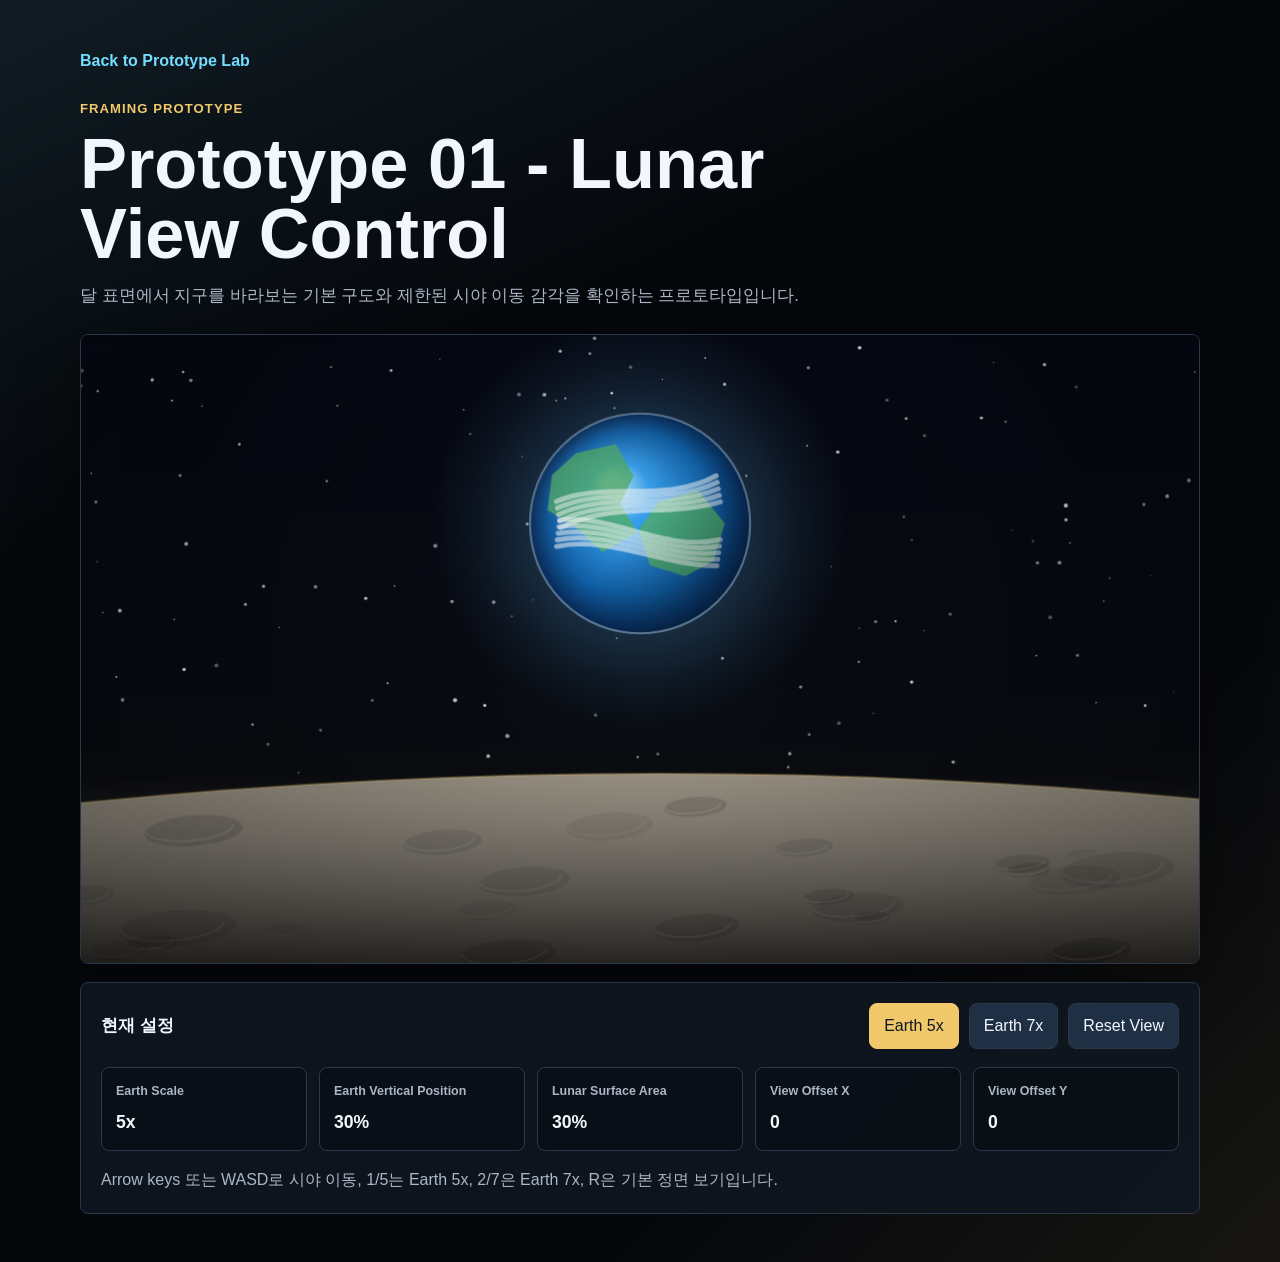
==== prototype-01-lunar-view-control/index.html @ c6d27c1d "Add lunar view control prototype" ====
<!doctype html>
<html lang="ko">
  <head>
    <meta charset="utf-8">
    <meta name="viewport" content="width=device-width, initial-scale=1">
    <title>Prototype 01 - Lunar View Control</title>
    <link rel="stylesheet" href="style.css">
    <script src="script.js" defer></script>
  </head>
  <body>
    <main class="prototype-shell">
      <a class="back-link" href="../">Back to Prototype Lab</a>

      <section class="intro" aria-labelledby="prototype-title">
        <p class="eyebrow">Framing Prototype</p>
        <h1 id="prototype-title">Prototype 01 - Lunar View Control</h1>
        <p class="lede">
          달 표면에서 지구를 바라보는 기본 구도와 제한된 시야 이동 감각을 확인하는 프로토타입입니다.
        </p>
      </section>

      <section class="stage-section" aria-label="Lunar view control canvas">
        <canvas
          id="lunar-canvas"
          width="1280"
          height="720"
          aria-label="달 표면 하단 30퍼센트와 지구 세로 위치 30퍼센트 구도를 보여주는 2D Canvas"
        ></canvas>
      </section>

      <section class="control-section" aria-labelledby="control-title">
        <div class="control-header">
          <h2 id="control-title">현재 설정</h2>
          <div class="button-row" aria-label="Prototype controls">
            <button class="scale-button is-active" type="button" data-scale="5">Earth 5x</button>
            <button class="scale-button" type="button" data-scale="7">Earth 7x</button>
            <button id="reset-view" type="button">Reset View</button>
          </div>
        </div>

        <dl class="settings-grid" aria-live="polite">
          <div>
            <dt>Earth Scale</dt>
            <dd id="earth-scale-value">5x</dd>
          </div>
          <div>
            <dt>Earth Vertical Position</dt>
            <dd>30%</dd>
          </div>
          <div>
            <dt>Lunar Surface Area</dt>
            <dd>30%</dd>
          </div>
          <div>
            <dt>View Offset X</dt>
            <dd id="view-offset-x">0</dd>
          </div>
          <div>
            <dt>View Offset Y</dt>
            <dd id="view-offset-y">0</dd>
          </div>
        </dl>

        <p class="control-help">
          Arrow keys 또는 WASD로 시야 이동, 1/5는 Earth 5x, 2/7은 Earth 7x, R은 기본 정면 보기입니다.
        </p>
      </section>
    </main>
  </body>
</html>
---- prototype-01-lunar-view-control/style.css ----
:root {
  color-scheme: dark;
  --bg: #05070b;
  --panel: #101720;
  --panel-strong: #172231;
  --text: #f2f7ff;
  --muted: #aab7c6;
  --line: #2b3849;
  --accent: #74ddff;
  --warm: #f1c86a;
  --moon: #918a7c;
  --button: #203044;
}

* {
  box-sizing: border-box;
}

body {
  min-height: 100vh;
  margin: 0;
  font-family: Arial, Helvetica, sans-serif;
  line-height: 1.6;
  color: var(--text);
  background:
    linear-gradient(155deg, rgba(116, 221, 255, 0.1), transparent 32rem),
    linear-gradient(315deg, rgba(241, 200, 106, 0.08), transparent 30rem),
    var(--bg);
}

button {
  font: inherit;
}

.prototype-shell {
  width: min(1120px, calc(100% - 32px));
  margin: 0 auto;
  padding: 48px 0;
}

.back-link {
  display: inline-flex;
  margin-bottom: 24px;
  color: var(--accent);
  font-weight: 700;
  text-decoration: none;
}

.back-link:hover,
.back-link:focus-visible {
  text-decoration: underline;
  outline: none;
}

.intro {
  margin-bottom: 24px;
}

.eyebrow {
  margin: 0 0 10px;
  color: var(--warm);
  font-size: 0.82rem;
  font-weight: 700;
  letter-spacing: 0.08em;
  text-transform: uppercase;
}

h1,
h2,
p {
  margin-top: 0;
}

h1 {
  max-width: 820px;
  margin-bottom: 14px;
  font-size: clamp(2rem, 6vw, 4.4rem);
  line-height: 1;
  letter-spacing: 0;
}

h2 {
  margin-bottom: 0;
  font-size: 1.05rem;
  letter-spacing: 0;
}

.lede {
  max-width: 760px;
  margin-bottom: 0;
  color: var(--muted);
  font-size: 1.05rem;
}

.stage-section {
  margin-bottom: 18px;
}

canvas {
  display: block;
  width: 100%;
  aspect-ratio: 16 / 9;
  border: 1px solid var(--line);
  border-radius: 8px;
  background: #05070b;
  box-shadow: 0 22px 60px rgba(0, 0, 0, 0.34);
}

.control-section {
  padding: 20px;
  border: 1px solid var(--line);
  border-radius: 8px;
  background: rgba(16, 23, 32, 0.86);
}

.control-header {
  display: flex;
  align-items: center;
  justify-content: space-between;
  gap: 16px;
  margin-bottom: 18px;
}

.button-row {
  display: flex;
  flex-wrap: wrap;
  gap: 10px;
  justify-content: flex-end;
}

button {
  min-height: 42px;
  padding: 9px 14px;
  border: 1px solid var(--line);
  border-radius: 8px;
  color: var(--text);
  background: var(--button);
  cursor: pointer;
  transition:
    border-color 160ms ease,
    background-color 160ms ease,
    transform 160ms ease;
}

button:hover,
button:focus-visible {
  border-color: var(--accent);
  background: var(--panel-strong);
  transform: translateY(-1px);
  outline: none;
}

button.is-active {
  border-color: var(--warm);
  color: #111720;
  background: var(--warm);
}

.settings-grid {
  display: grid;
  grid-template-columns: repeat(5, minmax(0, 1fr));
  gap: 12px;
  margin: 0 0 16px;
}

.settings-grid div {
  min-width: 0;
  padding: 14px;
  border: 1px solid var(--line);
  border-radius: 8px;
  background: rgba(5, 7, 11, 0.38);
}

dt {
  color: var(--muted);
  font-size: 0.78rem;
  font-weight: 700;
}

dd {
  margin: 6px 0 0;
  color: var(--text);
  font-size: 1.1rem;
  font-weight: 700;
}

.control-help {
  margin: 0;
  color: var(--muted);
}

@media (max-width: 860px) {
  .settings-grid {
    grid-template-columns: repeat(2, minmax(0, 1fr));
  }
}

@media (max-width: 640px) {
  .prototype-shell {
    width: min(100% - 24px, 1120px);
    padding: 34px 0;
  }

  .control-header {
    align-items: stretch;
    flex-direction: column;
  }

  .button-row {
    justify-content: flex-start;
  }

  button {
    flex: 1 1 130px;
  }
}

@media (max-width: 460px) {
  .settings-grid {
    grid-template-columns: 1fr;
  }
}
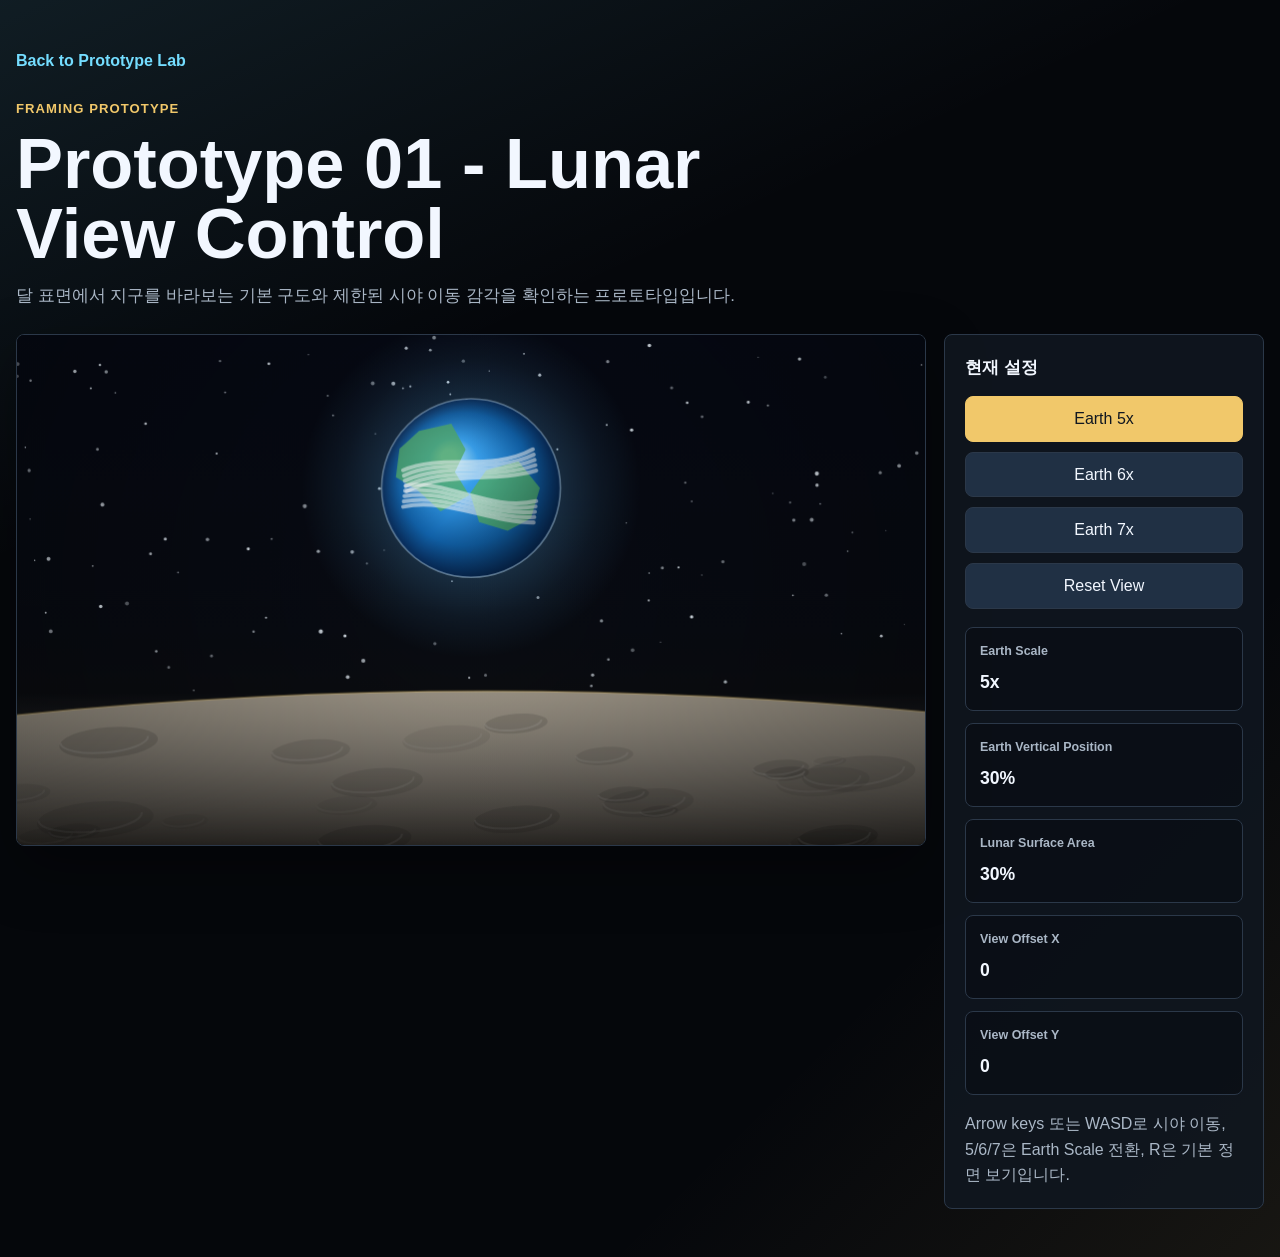
==== commit 27844f62: "Refine lunar view control prototype" ====
--- a/prototype-01-lunar-view-control/index.html
+++ b/prototype-01-lunar-view-control/index.html
@@ -19,52 +19,55 @@
         </p>
       </section>
 
-      <section class="stage-section" aria-label="Lunar view control canvas">
-        <canvas
-          id="lunar-canvas"
-          width="1280"
-          height="720"
-          aria-label="달 표면 하단 30퍼센트와 지구 세로 위치 30퍼센트 구도를 보여주는 2D Canvas"
-        ></canvas>
-      </section>
+      <div class="playtest-layout">
+        <section class="stage-section" aria-label="Lunar view control canvas">
+          <canvas
+            id="lunar-canvas"
+            width="1280"
+            height="720"
+            aria-label="달 표면 하단 30퍼센트와 지구 세로 위치 30퍼센트 구도를 보여주는 2D Canvas"
+          ></canvas>
+        </section>
 
-      <section class="control-section" aria-labelledby="control-title">
-        <div class="control-header">
-          <h2 id="control-title">현재 설정</h2>
-          <div class="button-row" aria-label="Prototype controls">
-            <button class="scale-button is-active" type="button" data-scale="5">Earth 5x</button>
-            <button class="scale-button" type="button" data-scale="7">Earth 7x</button>
-            <button id="reset-view" type="button">Reset View</button>
+        <aside class="control-section" aria-labelledby="control-title">
+          <div class="control-header">
+            <h2 id="control-title">현재 설정</h2>
+            <div class="button-row" aria-label="Prototype controls">
+              <button class="scale-button is-active" type="button" data-scale="5">Earth 5x</button>
+              <button class="scale-button" type="button" data-scale="6">Earth 6x</button>
+              <button class="scale-button" type="button" data-scale="7">Earth 7x</button>
+              <button id="reset-view" type="button">Reset View</button>
+            </div>
           </div>
-        </div>
 
-        <dl class="settings-grid" aria-live="polite">
-          <div>
-            <dt>Earth Scale</dt>
-            <dd id="earth-scale-value">5x</dd>
-          </div>
-          <div>
-            <dt>Earth Vertical Position</dt>
-            <dd>30%</dd>
-          </div>
-          <div>
-            <dt>Lunar Surface Area</dt>
-            <dd>30%</dd>
-          </div>
-          <div>
-            <dt>View Offset X</dt>
-            <dd id="view-offset-x">0</dd>
-          </div>
-          <div>
-            <dt>View Offset Y</dt>
-            <dd id="view-offset-y">0</dd>
-          </div>
-        </dl>
+          <dl class="settings-grid" aria-live="polite">
+            <div>
+              <dt>Earth Scale</dt>
+              <dd id="earth-scale-value">5x</dd>
+            </div>
+            <div>
+              <dt>Earth Vertical Position</dt>
+              <dd>30%</dd>
+            </div>
+            <div>
+              <dt>Lunar Surface Area</dt>
+              <dd>30%</dd>
+            </div>
+            <div>
+              <dt>View Offset X</dt>
+              <dd id="view-offset-x">0</dd>
+            </div>
+            <div>
+              <dt>View Offset Y</dt>
+              <dd id="view-offset-y">0</dd>
+            </div>
+          </dl>
 
-        <p class="control-help">
-          Arrow keys 또는 WASD로 시야 이동, 1/5는 Earth 5x, 2/7은 Earth 7x, R은 기본 정면 보기입니다.
-        </p>
-      </section>
+          <p class="control-help">
+            Arrow keys 또는 WASD로 시야 이동, 5/6/7은 Earth Scale 전환, R은 기본 정면 보기입니다.
+          </p>
+        </aside>
+      </div>
     </main>
   </body>
 </html>
--- a/prototype-01-lunar-view-control/style.css
+++ b/prototype-01-lunar-view-control/style.css
@@ -33,7 +33,7 @@
 }
 
 .prototype-shell {
-  width: min(1120px, calc(100% - 32px));
+  width: min(1280px, calc(100% - 32px));
   margin: 0 auto;
   padding: 48px 0;
 }
@@ -92,8 +92,15 @@
   font-size: 1.05rem;
 }
 
+.playtest-layout {
+  display: grid;
+  grid-template-columns: minmax(0, 1fr) minmax(280px, 320px);
+  gap: 18px;
+  align-items: start;
+}
+
 .stage-section {
-  margin-bottom: 18px;
+  min-width: 0;
 }
 
 canvas {
@@ -114,18 +121,15 @@
 }
 
 .control-header {
-  display: flex;
-  align-items: center;
-  justify-content: space-between;
-  gap: 16px;
+  display: grid;
+  gap: 14px;
   margin-bottom: 18px;
 }
 
 .button-row {
   display: flex;
-  flex-wrap: wrap;
+  flex-direction: column;
   gap: 10px;
-  justify-content: flex-end;
 }
 
 button {
@@ -158,7 +162,7 @@
 
 .settings-grid {
   display: grid;
-  grid-template-columns: repeat(5, minmax(0, 1fr));
+  grid-template-columns: 1fr;
   gap: 12px;
   margin: 0 0 16px;
 }
@@ -190,6 +194,15 @@
 }
 
 @media (max-width: 860px) {
+  .playtest-layout {
+    grid-template-columns: 1fr;
+  }
+
+  .button-row {
+    flex-direction: row;
+    flex-wrap: wrap;
+  }
+
   .settings-grid {
     grid-template-columns: repeat(2, minmax(0, 1fr));
   }
@@ -197,17 +210,8 @@
 
 @media (max-width: 640px) {
   .prototype-shell {
-    width: min(100% - 24px, 1120px);
+    width: min(100% - 24px, 1280px);
     padding: 34px 0;
-  }
-
-  .control-header {
-    align-items: stretch;
-    flex-direction: column;
-  }
-
-  .button-row {
-    justify-content: flex-start;
   }
 
   button {
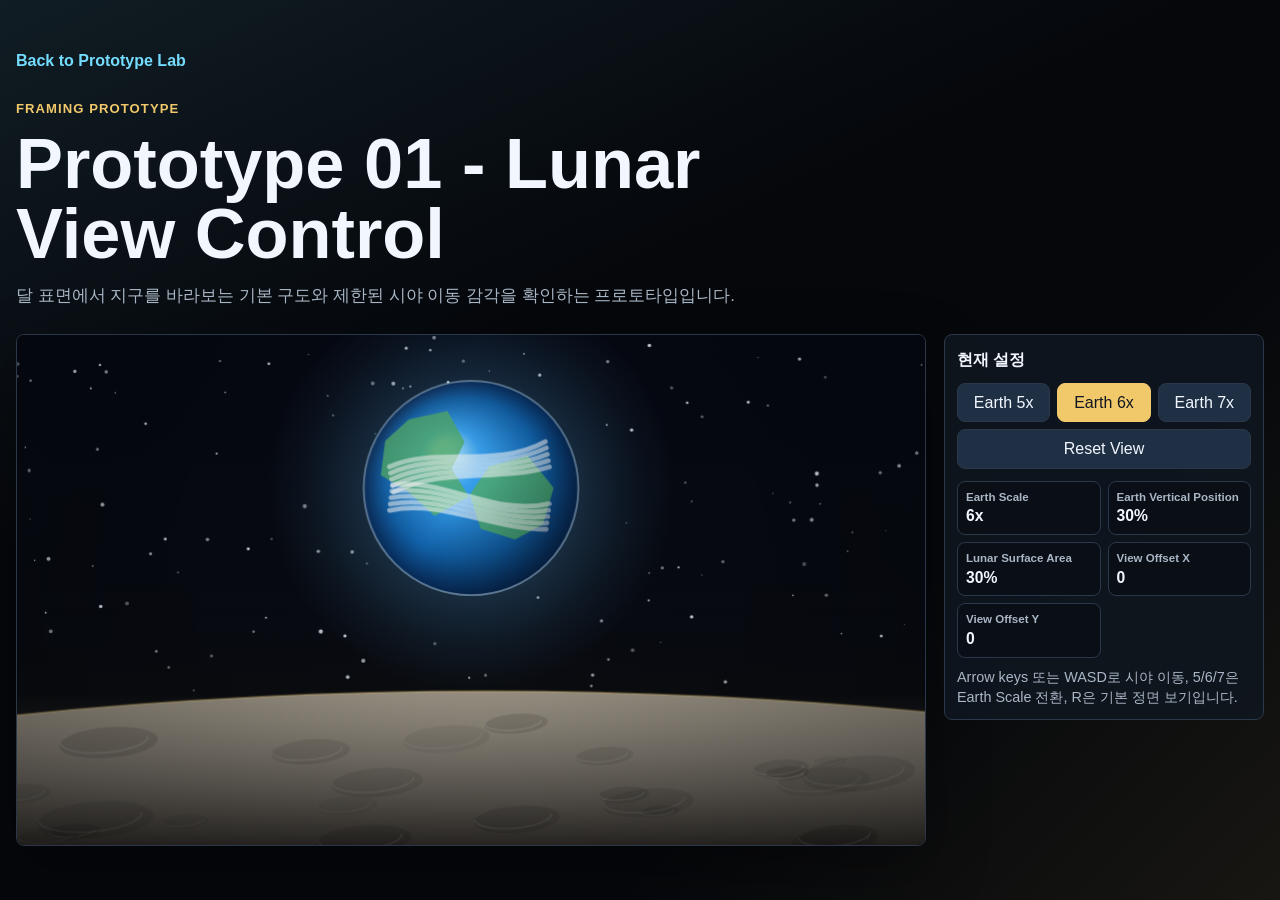
==== commit 7c5a683f: "Refine lunar view control defaults" ====
--- a/prototype-01-lunar-view-control/index.html
+++ b/prototype-01-lunar-view-control/index.html
@@ -33,8 +33,8 @@
           <div class="control-header">
             <h2 id="control-title">현재 설정</h2>
             <div class="button-row" aria-label="Prototype controls">
-              <button class="scale-button is-active" type="button" data-scale="5">Earth 5x</button>
-              <button class="scale-button" type="button" data-scale="6">Earth 6x</button>
+              <button class="scale-button" type="button" data-scale="5">Earth 5x</button>
+              <button class="scale-button is-active" type="button" data-scale="6">Earth 6x</button>
               <button class="scale-button" type="button" data-scale="7">Earth 7x</button>
               <button id="reset-view" type="button">Reset View</button>
             </div>
@@ -43,7 +43,7 @@
           <dl class="settings-grid" aria-live="polite">
             <div>
               <dt>Earth Scale</dt>
-              <dd id="earth-scale-value">5x</dd>
+              <dd id="earth-scale-value">6x</dd>
             </div>
             <div>
               <dt>Earth Vertical Position</dt>
--- a/prototype-01-lunar-view-control/style.css
+++ b/prototype-01-lunar-view-control/style.css
@@ -81,7 +81,7 @@
 
 h2 {
   margin-bottom: 0;
-  font-size: 1.05rem;
+  font-size: 1rem;
   letter-spacing: 0;
 }
 
@@ -114,7 +114,7 @@
 }
 
 .control-section {
-  padding: 20px;
+  padding: 12px;
   border: 1px solid var(--line);
   border-radius: 8px;
   background: rgba(16, 23, 32, 0.86);
@@ -122,19 +122,23 @@
 
 .control-header {
   display: grid;
-  gap: 14px;
-  margin-bottom: 18px;
+  gap: 10px;
+  margin-bottom: 12px;
 }
 
 .button-row {
-  display: flex;
-  flex-direction: column;
-  gap: 10px;
+  display: grid;
+  grid-template-columns: repeat(3, minmax(0, 1fr));
+  gap: 7px;
+}
+
+#reset-view {
+  grid-column: 1 / -1;
 }
 
 button {
-  min-height: 42px;
-  padding: 9px 14px;
+  min-height: 34px;
+  padding: 6px 9px;
   border: 1px solid var(--line);
   border-radius: 8px;
   color: var(--text);
@@ -162,14 +166,14 @@
 
 .settings-grid {
   display: grid;
-  grid-template-columns: 1fr;
-  gap: 12px;
-  margin: 0 0 16px;
+  grid-template-columns: repeat(2, minmax(0, 1fr));
+  gap: 7px;
+  margin: 0 0 9px;
 }
 
 .settings-grid div {
   min-width: 0;
-  padding: 14px;
+  padding: 8px;
   border: 1px solid var(--line);
   border-radius: 8px;
   background: rgba(5, 7, 11, 0.38);
@@ -177,20 +181,24 @@
 
 dt {
   color: var(--muted);
-  font-size: 0.78rem;
-  font-weight: 700;
+  font-size: 0.72rem;
+  font-weight: 700;
+  line-height: 1.25;
 }
 
 dd {
-  margin: 6px 0 0;
+  margin: 3px 0 0;
   color: var(--text);
-  font-size: 1.1rem;
-  font-weight: 700;
+  font-size: 0.98rem;
+  font-weight: 700;
+  line-height: 1.2;
 }
 
 .control-help {
   margin: 0;
   color: var(--muted);
+  font-size: 0.9rem;
+  line-height: 1.4;
 }
 
 @media (max-width: 860px) {
@@ -198,13 +206,8 @@
     grid-template-columns: 1fr;
   }
 
-  .button-row {
-    flex-direction: row;
-    flex-wrap: wrap;
-  }
-
   .settings-grid {
-    grid-template-columns: repeat(2, minmax(0, 1fr));
+    grid-template-columns: repeat(3, minmax(0, 1fr));
   }
 }
 
@@ -214,8 +217,8 @@
     padding: 34px 0;
   }
 
-  button {
-    flex: 1 1 130px;
+  .button-row {
+    grid-template-columns: repeat(2, minmax(0, 1fr));
   }
 }
 
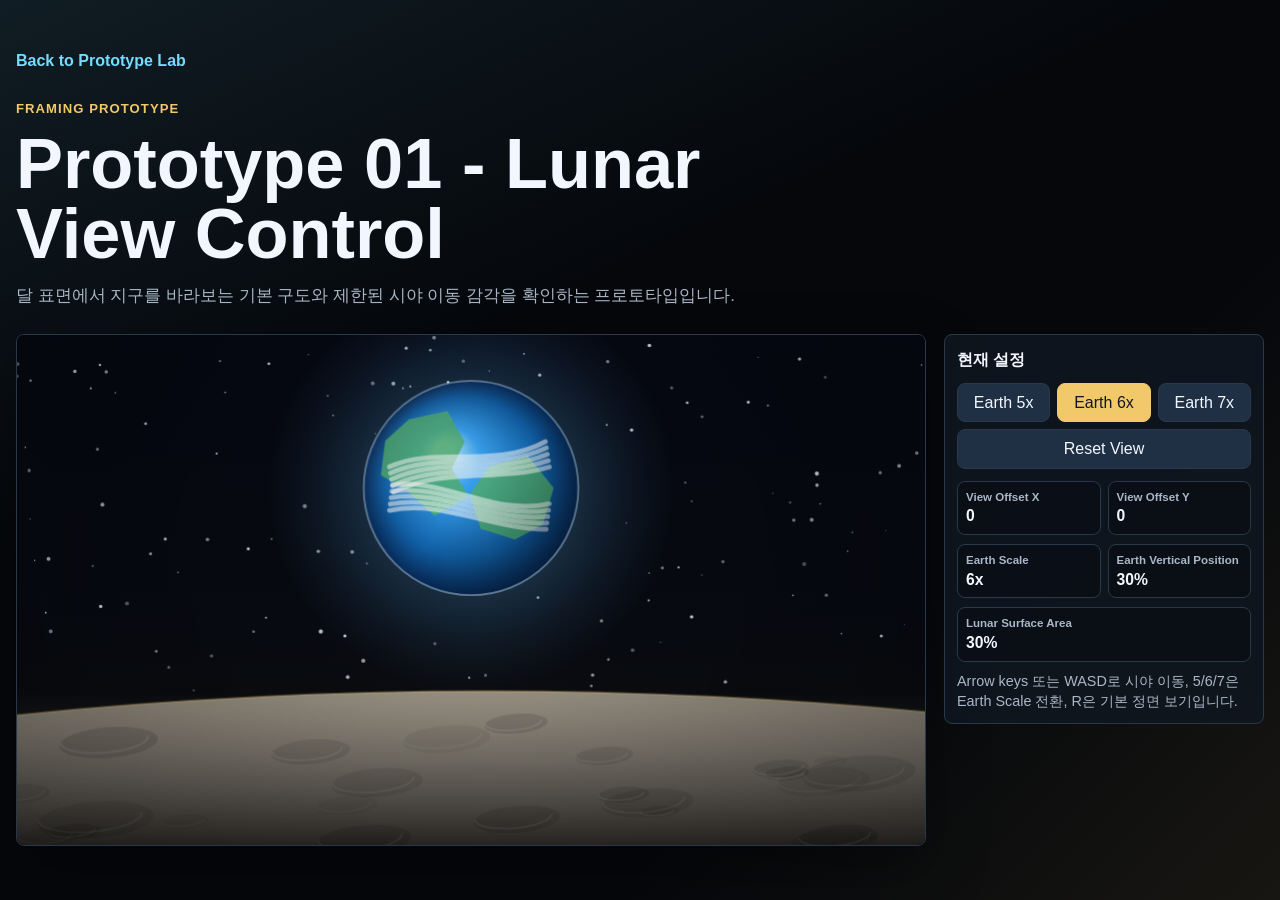
==== commit cc46511b: "Refine lunar view control status panel" ====
--- a/prototype-01-lunar-view-control/index.html
+++ b/prototype-01-lunar-view-control/index.html
@@ -42,6 +42,14 @@
 
           <dl class="settings-grid" aria-live="polite">
             <div>
+              <dt>View Offset X</dt>
+              <dd id="view-offset-x">0</dd>
+            </div>
+            <div>
+              <dt>View Offset Y</dt>
+              <dd id="view-offset-y">0</dd>
+            </div>
+            <div>
               <dt>Earth Scale</dt>
               <dd id="earth-scale-value">6x</dd>
             </div>
@@ -49,17 +57,9 @@
               <dt>Earth Vertical Position</dt>
               <dd>30%</dd>
             </div>
-            <div>
+            <div class="setting-wide">
               <dt>Lunar Surface Area</dt>
               <dd>30%</dd>
-            </div>
-            <div>
-              <dt>View Offset X</dt>
-              <dd id="view-offset-x">0</dd>
-            </div>
-            <div>
-              <dt>View Offset Y</dt>
-              <dd id="view-offset-y">0</dd>
             </div>
           </dl>
 
--- a/prototype-01-lunar-view-control/style.css
+++ b/prototype-01-lunar-view-control/style.css
@@ -167,7 +167,7 @@
 .settings-grid {
   display: grid;
   grid-template-columns: repeat(2, minmax(0, 1fr));
-  gap: 7px;
+  gap: 9px 7px;
   margin: 0 0 9px;
 }
 
@@ -177,6 +177,10 @@
   border: 1px solid var(--line);
   border-radius: 8px;
   background: rgba(5, 7, 11, 0.38);
+}
+
+.setting-wide {
+  grid-column: 1 / -1;
 }
 
 dt {
@@ -207,7 +211,7 @@
   }
 
   .settings-grid {
-    grid-template-columns: repeat(3, minmax(0, 1fr));
+    grid-template-columns: repeat(2, minmax(0, 1fr));
   }
 }
 
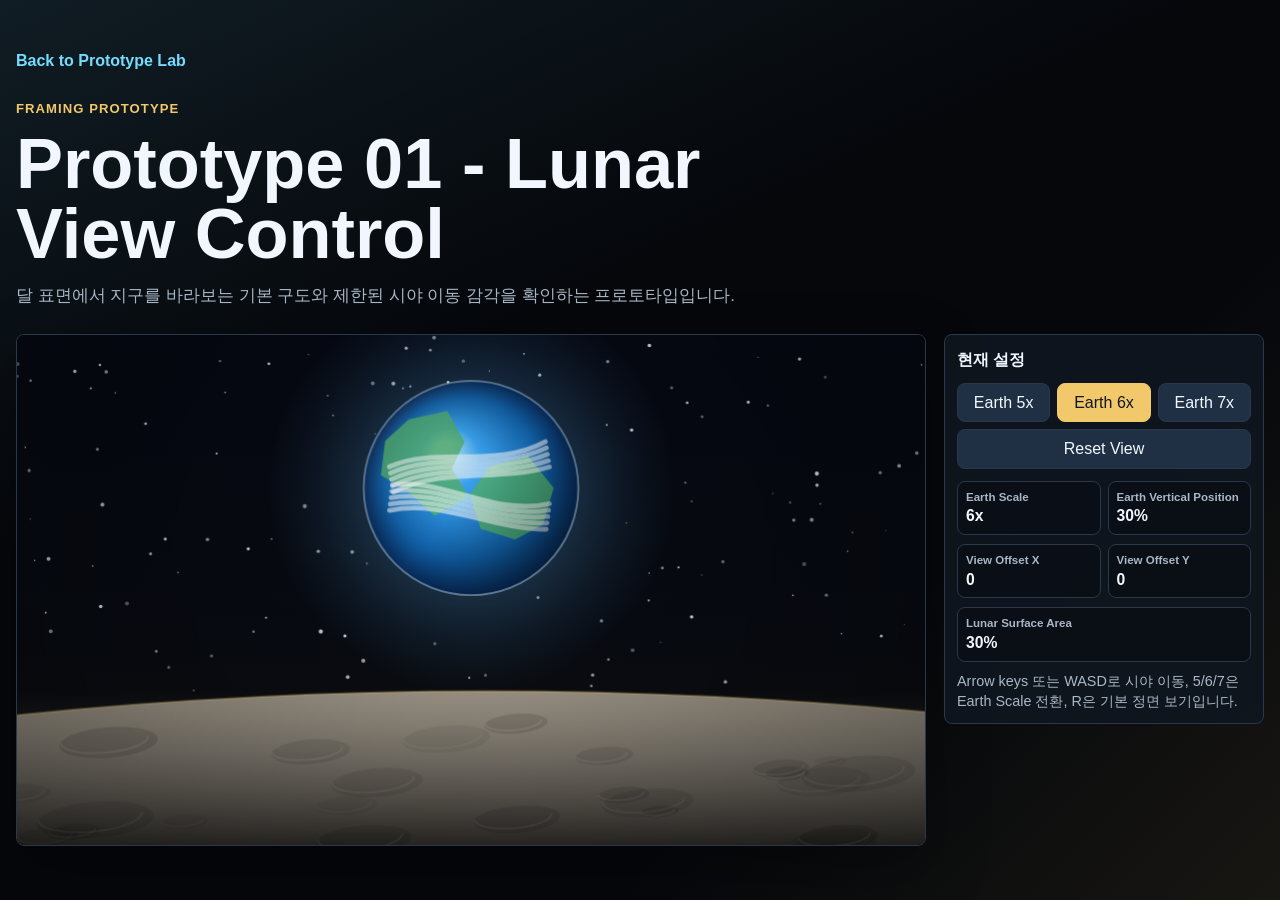
==== commit 53dd7699: "Clarify lunar view reset behavior" ====
--- a/prototype-01-lunar-view-control/index.html
+++ b/prototype-01-lunar-view-control/index.html
@@ -42,20 +42,20 @@
 
           <dl class="settings-grid" aria-live="polite">
             <div>
+              <dt>Earth Scale</dt>
+              <dd id="earth-scale-value">6x</dd>
+            </div>
+            <div>
+              <dt>Earth Vertical Position</dt>
+              <dd>30%</dd>
+            </div>
+            <div>
               <dt>View Offset X</dt>
               <dd id="view-offset-x">0</dd>
             </div>
             <div>
               <dt>View Offset Y</dt>
               <dd id="view-offset-y">0</dd>
-            </div>
-            <div>
-              <dt>Earth Scale</dt>
-              <dd id="earth-scale-value">6x</dd>
-            </div>
-            <div>
-              <dt>Earth Vertical Position</dt>
-              <dd>30%</dd>
             </div>
             <div class="setting-wide">
               <dt>Lunar Surface Area</dt>
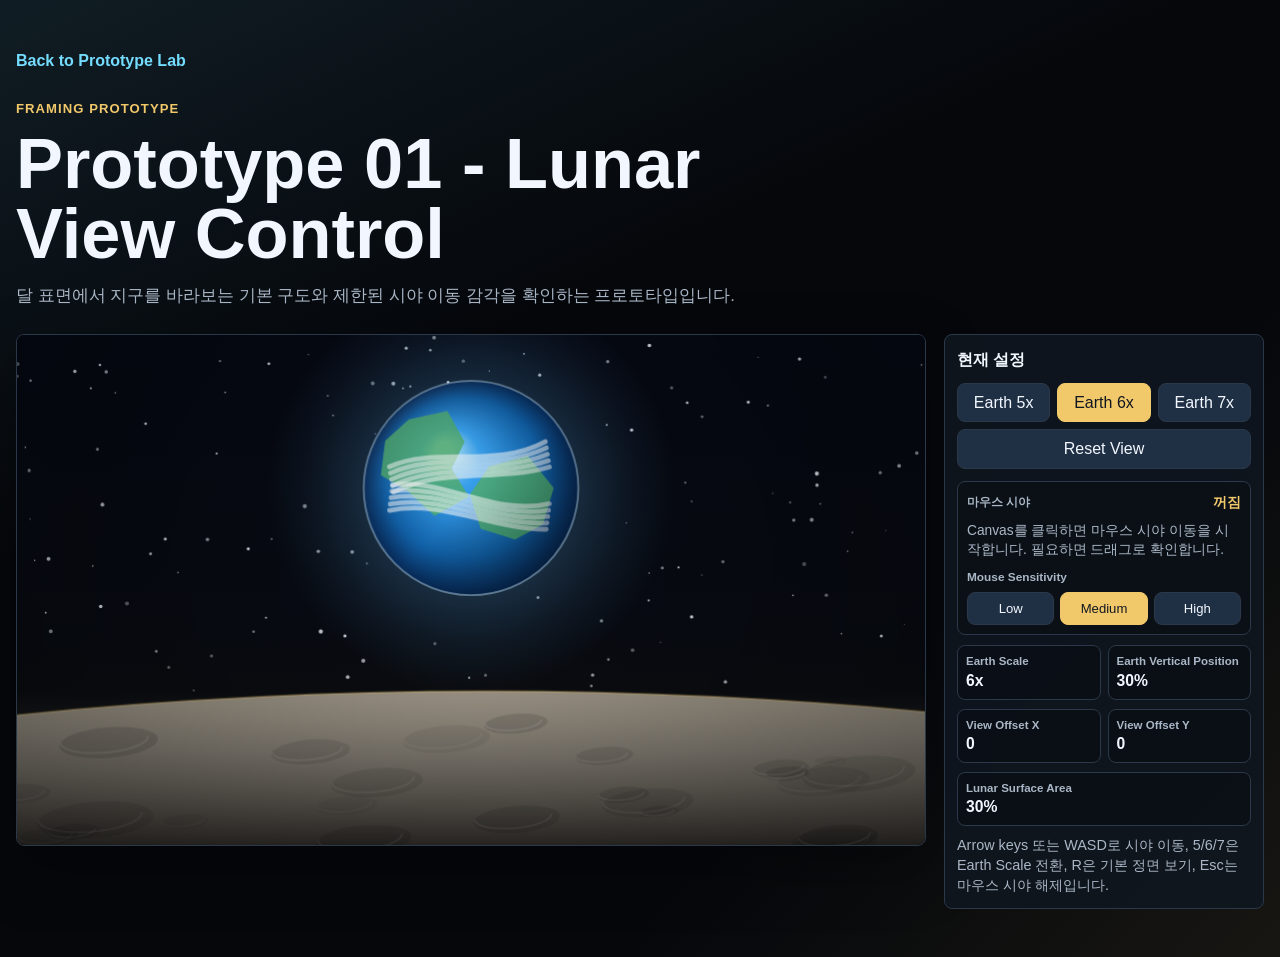
==== commit ab1e747d: "Add mouse view control prototype" ====
--- a/prototype-01-lunar-view-control/index.html
+++ b/prototype-01-lunar-view-control/index.html
@@ -40,6 +40,24 @@
             </div>
           </div>
 
+          <div class="mouse-view-panel" aria-live="polite">
+            <div class="mouse-status-line">
+              <span>마우스 시야</span>
+              <strong id="mouse-view-status">꺼짐</strong>
+            </div>
+            <p id="mouse-view-help">
+              Canvas를 클릭하면 마우스 시야 이동을 시작합니다. 필요하면 드래그로 확인합니다.
+            </p>
+            <div class="sensitivity-control" aria-label="Mouse sensitivity">
+              <span>Mouse Sensitivity</span>
+              <div class="sensitivity-row">
+                <button class="sensitivity-button" type="button" data-sensitivity="low">Low</button>
+                <button class="sensitivity-button is-active" type="button" data-sensitivity="medium">Medium</button>
+                <button class="sensitivity-button" type="button" data-sensitivity="high">High</button>
+              </div>
+            </div>
+          </div>
+
           <dl class="settings-grid" aria-live="polite">
             <div>
               <dt>Earth Scale</dt>
@@ -64,7 +82,7 @@
           </dl>
 
           <p class="control-help">
-            Arrow keys 또는 WASD로 시야 이동, 5/6/7은 Earth Scale 전환, R은 기본 정면 보기입니다.
+            Arrow keys 또는 WASD로 시야 이동, 5/6/7은 Earth Scale 전환, R은 기본 정면 보기, Esc는 마우스 시야 해제입니다.
           </p>
         </aside>
       </div>
--- a/prototype-01-lunar-view-control/style.css
+++ b/prototype-01-lunar-view-control/style.css
@@ -111,6 +111,15 @@
   border-radius: 8px;
   background: #05070b;
   box-shadow: 0 22px 60px rgba(0, 0, 0, 0.34);
+  cursor: grab;
+}
+
+canvas.is-mouse-view {
+  border-color: var(--accent);
+  box-shadow:
+    0 0 0 3px rgba(116, 221, 255, 0.12),
+    0 22px 60px rgba(0, 0, 0, 0.34);
+  cursor: none;
 }
 
 .control-section {
@@ -164,6 +173,63 @@
   background: var(--warm);
 }
 
+.mouse-view-panel {
+  display: grid;
+  gap: 8px;
+  margin-bottom: 10px;
+  padding: 9px;
+  border: 1px solid var(--line);
+  border-radius: 8px;
+  background: rgba(5, 7, 11, 0.32);
+}
+
+.mouse-status-line {
+  display: flex;
+  align-items: center;
+  justify-content: space-between;
+  gap: 10px;
+  font-size: 0.88rem;
+}
+
+.mouse-status-line span,
+.sensitivity-control > span {
+  color: var(--muted);
+  font-size: 0.74rem;
+  font-weight: 700;
+}
+
+#mouse-view-status {
+  color: var(--warm);
+}
+
+#mouse-view-status.is-on {
+  color: var(--accent);
+}
+
+.mouse-view-panel p {
+  margin: 0;
+  color: var(--muted);
+  font-size: 0.86rem;
+  line-height: 1.38;
+}
+
+.sensitivity-control {
+  display: grid;
+  gap: 6px;
+}
+
+.sensitivity-row {
+  display: grid;
+  grid-template-columns: repeat(3, minmax(0, 1fr));
+  gap: 6px;
+}
+
+.sensitivity-button {
+  min-height: 30px;
+  padding: 5px 6px;
+  font-size: 0.82rem;
+}
+
 .settings-grid {
   display: grid;
   grid-template-columns: repeat(2, minmax(0, 1fr));
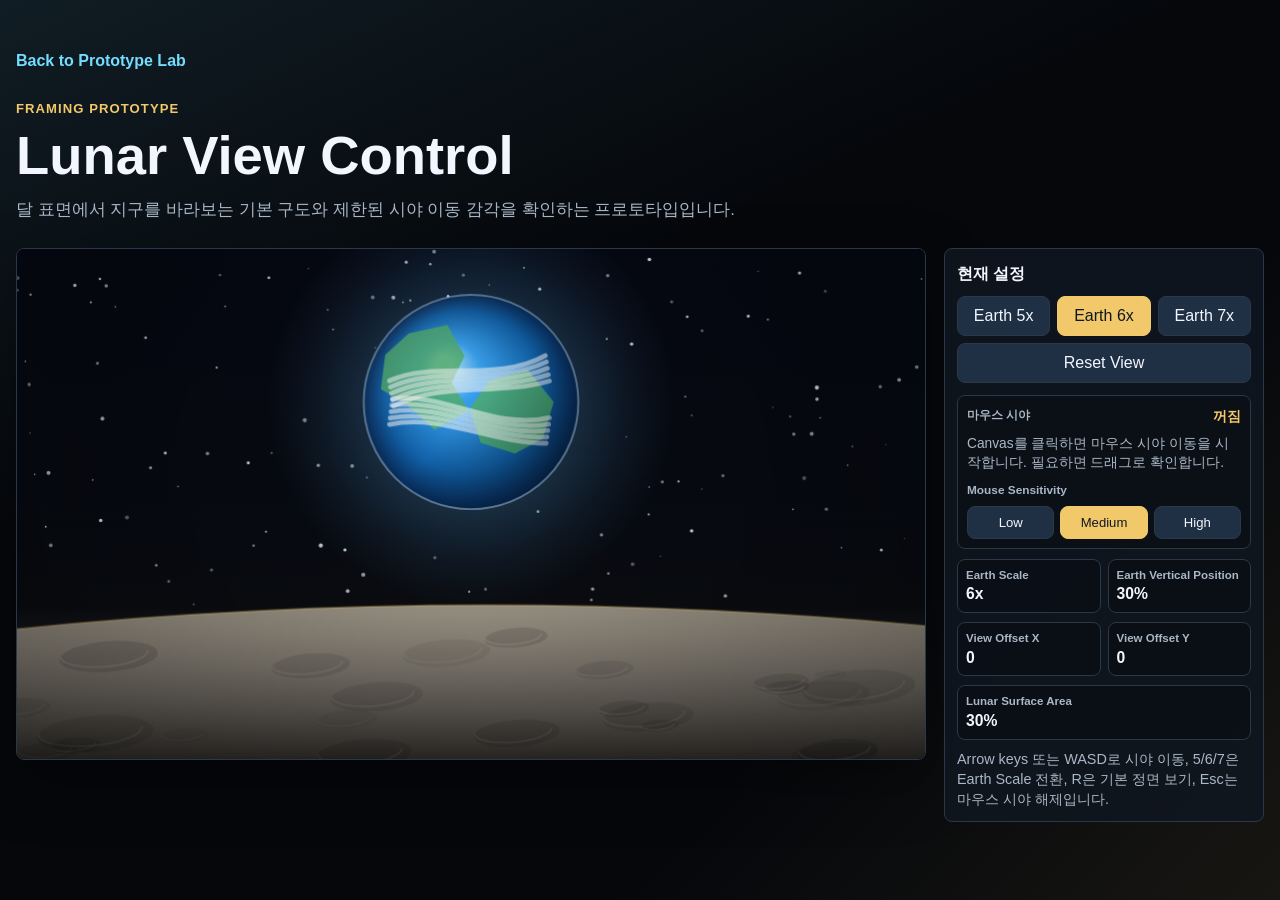
==== commit dfc0ac77: "Fix aim lock viewport range" ====
--- a/prototype-01-lunar-view-control/index.html
+++ b/prototype-01-lunar-view-control/index.html
@@ -13,7 +13,7 @@
 
       <section class="intro" aria-labelledby="prototype-title">
         <p class="eyebrow">Framing Prototype</p>
-        <h1 id="prototype-title">Prototype 01 - Lunar View Control</h1>
+        <h1 id="prototype-title">Lunar View Control</h1>
         <p class="lede">
           달 표면에서 지구를 바라보는 기본 구도와 제한된 시야 이동 감각을 확인하는 프로토타입입니다.
         </p>
--- a/prototype-01-lunar-view-control/style.css
+++ b/prototype-01-lunar-view-control/style.css
@@ -74,7 +74,7 @@
 h1 {
   max-width: 820px;
   margin-bottom: 14px;
-  font-size: clamp(2rem, 6vw, 4.4rem);
+  font-size: clamp(1.75rem, 4.4vw, 3.4rem);
   line-height: 1;
   letter-spacing: 0;
 }
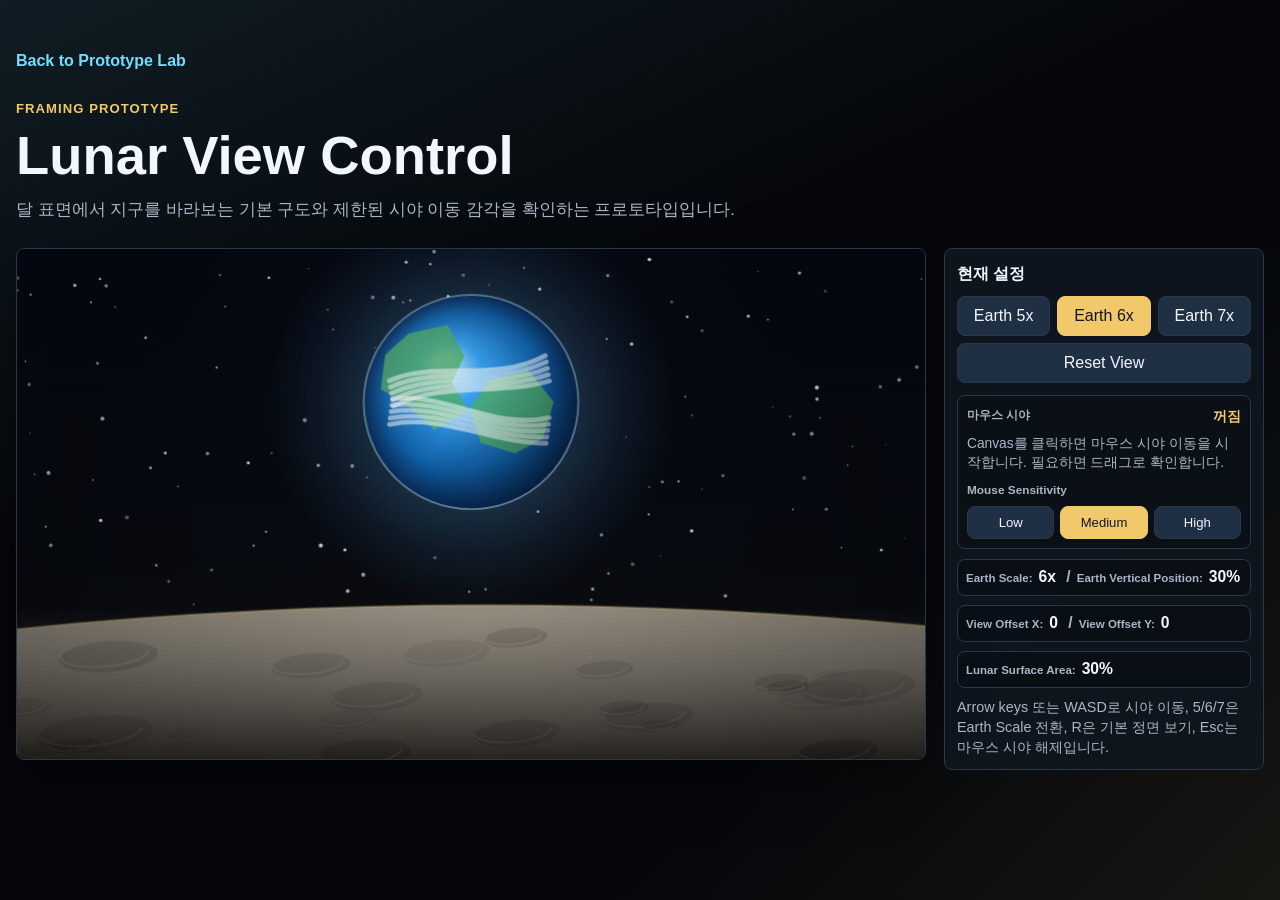
==== commit 42802bf8: "Refine prototype status panel layout" ====
--- a/prototype-01-lunar-view-control/index.html
+++ b/prototype-01-lunar-view-control/index.html
@@ -59,23 +59,19 @@
           </div>
 
           <dl class="settings-grid" aria-live="polite">
-            <div>
+            <div class="setting-line-card">
               <dt>Earth Scale</dt>
               <dd id="earth-scale-value">6x</dd>
-            </div>
-            <div>
               <dt>Earth Vertical Position</dt>
               <dd>30%</dd>
             </div>
-            <div>
+            <div class="setting-line-card">
               <dt>View Offset X</dt>
               <dd id="view-offset-x">0</dd>
-            </div>
-            <div>
               <dt>View Offset Y</dt>
               <dd id="view-offset-y">0</dd>
             </div>
-            <div class="setting-wide">
+            <div class="setting-line-card">
               <dt>Lunar Surface Area</dt>
               <dd>30%</dd>
             </div>
--- a/prototype-01-lunar-view-control/style.css
+++ b/prototype-01-lunar-view-control/style.css
@@ -237,7 +237,7 @@
   margin: 0 0 9px;
 }
 
-.settings-grid div {
+.settings-grid > div {
   min-width: 0;
   padding: 8px;
   border: 1px solid var(--line);
@@ -247,6 +247,28 @@
 
 .setting-wide {
   grid-column: 1 / -1;
+}
+
+.setting-line-card {
+  grid-column: 1 / -1;
+  display: flex;
+  flex-wrap: wrap;
+  align-items: baseline;
+  gap: 3px 6px;
+}
+
+.setting-line-card dt::after {
+  content: ":";
+}
+
+.setting-line-card dd {
+  margin: 0;
+}
+
+.setting-line-card dd:not(:last-child)::after {
+  content: " /";
+  margin-left: 6px;
+  color: var(--muted);
 }
 
 dt {
